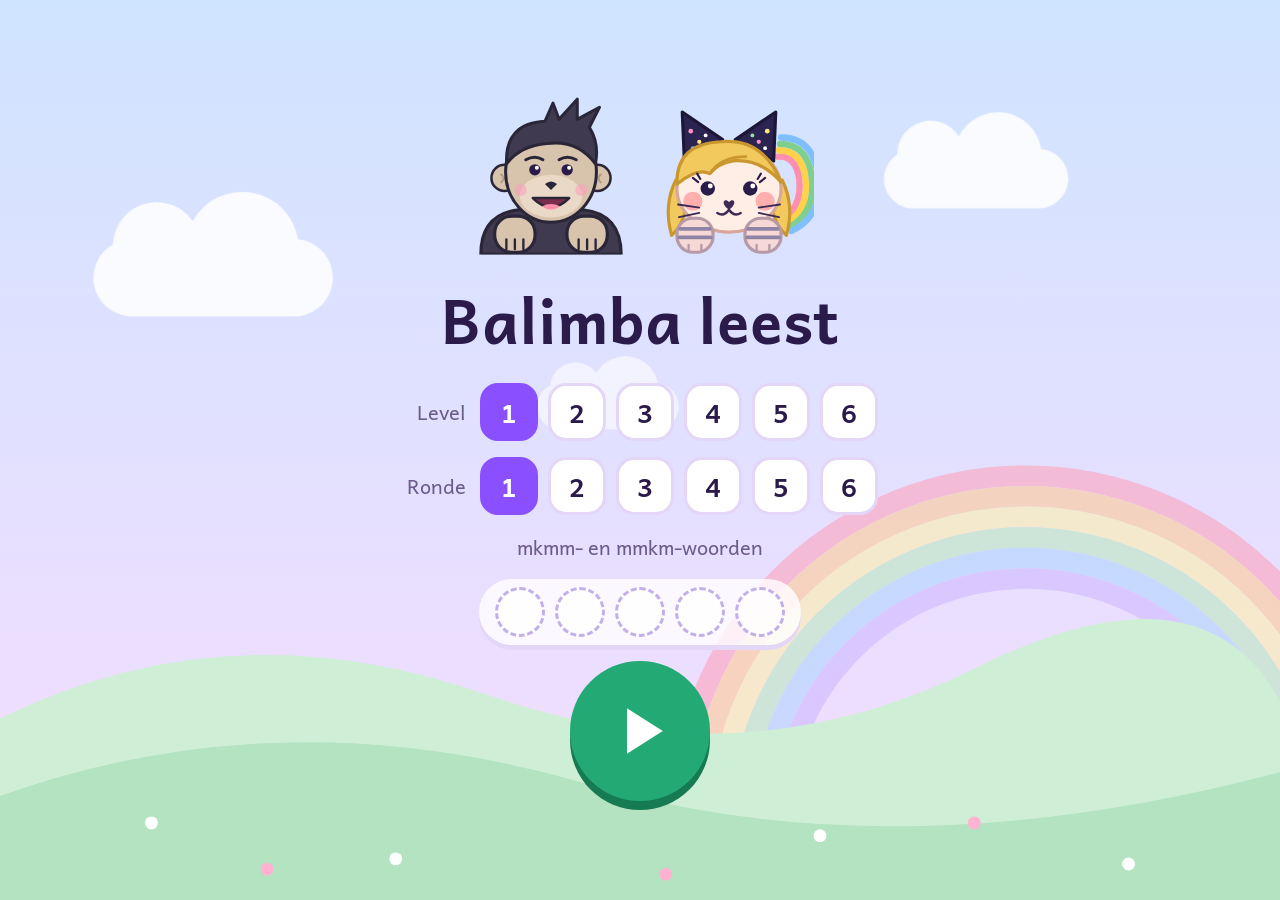
==== index.html @ 1546c625 "Leestijd meten tot de tik op het oortje; dashboard voor ouders - Elke meting bewaart de leestijd (wo" ====
<!doctype html>
<html lang="nl">
<head>
<meta charset="utf-8">
<meta name="viewport" content="width=device-width, initial-scale=1, viewport-fit=cover, user-scalable=no">
<meta name="apple-mobile-web-app-capable" content="yes">
<meta name="apple-mobile-web-app-title" content="Balimba leest">
<title>Balimba leest</title>
<link rel="icon" href="data:image/svg+xml,%3Csvg xmlns=%27http://www.w3.org/2000/svg%27 viewBox=%270 0 100 100%27%3E%3Ctext y=%27.9em%27 font-size=%2790%27%3E🦄%3C/text%3E%3C/svg%3E">
<link rel="preconnect" href="https://fonts.googleapis.com">
<link rel="preconnect" href="https://fonts.gstatic.com" crossorigin>
<link href="https://fonts.googleapis.com/css2?family=Andika:wght@400;700&display=swap" rel="stylesheet">
<link rel="stylesheet" href="css/stijl.css?v=202611131333">
</head>
<body data-vorm="alleen">

<!-- Tekeningen: de eenhoorn en het knuffelkatje. Eén keer getekend, op meer plekken gebruikt. -->
<svg width="0" height="0" style="position:absolute" aria-hidden="true">
  <symbol id="t-eenhoorn" viewBox="0 0 160 150">
    <path d="M40 66 C16 54 18 22 46 22 C52 4 82 4 88 22 C70 24 56 38 52 56 Z" fill="#ff8fc7"/>
    <path d="M36 88 C14 84 10 56 30 46 C30 62 38 70 46 76 Z" fill="#b78bff"/>
    <path d="M50 46 L56 14 L78 38 Z" fill="#fff" stroke="#d9cdee" stroke-width="3" stroke-linejoin="round"/>
    <path d="M110 46 L104 14 L82 38 Z" fill="#fff" stroke="#d9cdee" stroke-width="3" stroke-linejoin="round"/>
    <path d="M57 38 L59 24 L68 35 Z" fill="#ffd3e6"/><path d="M103 38 L101 24 L92 35 Z" fill="#ffd3e6"/>
    <ellipse cx="80" cy="84" rx="46" ry="43" fill="#fff" stroke="#d9cdee" stroke-width="3"/>
    <path d="M80 2 L69 46 Q80 52 91 46 Z" fill="#ffd24a" stroke="#e0a800" stroke-width="2.5" stroke-linejoin="round"/>
    <path d="M76 20 L85 17 M73 31 L88 27 M71 41 L90 37" stroke="#e0a800" stroke-width="2.5" stroke-linecap="round"/>
    <path d="M56 54 C60 38 72 44 70 52 C78 40 96 42 104 56 C92 50 70 50 56 54 Z" fill="#ff8fc7"/>
    <ellipse cx="80" cy="106" rx="27" ry="17" fill="#ffe3f1"/>
    <circle cx="71" cy="105" r="2.8" fill="#c98aa8"/><circle cx="89" cy="105" r="2.8" fill="#c98aa8"/>
    <path d="M72 113 Q80 119 88 113" fill="none" stroke="#c98aa8" stroke-width="2.4" stroke-linecap="round"/>
    <circle cx="61" cy="80" r="6.8" fill="#2b1b4a"/><circle cx="63.4" cy="77.6" r="2.3" fill="#fff"/>
    <circle cx="99" cy="80" r="6.8" fill="#2b1b4a"/><circle cx="101.4" cy="77.6" r="2.3" fill="#fff"/>
    <circle cx="45" cy="96" r="7" fill="#ffc2dc" opacity=".85"/><circle cx="115" cy="96" r="7" fill="#ffc2dc" opacity=".85"/>
    <rect x="32" y="116" width="32" height="32" rx="14" fill="#fff" stroke="#d9cdee" stroke-width="3"/>
    <rect x="96" y="116" width="32" height="32" rx="14" fill="#fff" stroke="#d9cdee" stroke-width="3"/>
    <path d="M35 138 H61 Q60 147 48 147 Q36 147 35 138 Z" fill="#c9b6f2"/>
    <path d="M99 138 H125 Q124 147 112 147 Q100 147 99 138 Z" fill="#c9b6f2"/>
  </symbol>
  <symbol id="t-kat" viewBox="0 0 160 150">
    <g fill="none" stroke-linecap="round" stroke-width="6">
      <path d="M124 122 Q150 108 146 78 Q142 56 126 58" stroke="#ff8fb0"/>
      <path d="M129 124 Q156 110 152 78 Q148 52 127 52" stroke="#ffd24a"/>
      <path d="M134 126 Q162 112 158 78 Q154 46 128 46" stroke="#7fd08f"/>
      <path d="M139 128 Q168 114 164 78 Q160 40 129 40" stroke="#7fbfff"/>
    </g>
    <path d="M38 62 L36 16 L74 42 Z" fill="#2b2350" stroke="#1c1638" stroke-width="3" stroke-linejoin="round"/>
    <path d="M122 62 L124 16 L86 42 Z" fill="#2b2350" stroke="#1c1638" stroke-width="3" stroke-linejoin="round"/>
    <g><circle cx="44" cy="34" r="2.2" fill="#ff8fc7"/><circle cx="52" cy="44" r="2" fill="#ffe680"/><circle cx="46" cy="50" r="1.8" fill="#8fc7ff"/><circle cx="58" cy="38" r="1.8" fill="#fff"/><circle cx="116" cy="34" r="2.2" fill="#ffe680"/><circle cx="108" cy="44" r="2" fill="#ff8fc7"/><circle cx="114" cy="50" r="1.8" fill="#fff"/><circle cx="102" cy="38" r="1.8" fill="#9be0a4"/></g>
    <path d="M30 80 Q18 104 26 132 Q38 122 42 96 Z" fill="#f2c95c" stroke="#c9972e" stroke-width="3" stroke-linejoin="round"/>
    <path d="M130 80 Q142 104 134 132 Q122 122 118 96 Z" fill="#f2c95c" stroke="#c9972e" stroke-width="3" stroke-linejoin="round"/>
    <ellipse cx="80" cy="88" rx="49" ry="41" fill="#ffeee6" stroke="#d9a79a" stroke-width="3"/>
    <path d="M31 84 Q30 46 72 44 Q112 40 129 82 Q110 60 84 62 Q70 64 62 74 Q50 68 31 84 Z" fill="#f2c95c" stroke="#c9972e" stroke-width="3" stroke-linejoin="round"/>
    <path d="M62 74 Q72 58 96 58" fill="none" stroke="#c9972e" stroke-width="2.4" stroke-linecap="round"/>
    <circle cx="46" cy="100" r="9" fill="#ff9a9a" opacity=".75"/><circle cx="114" cy="100" r="9" fill="#ff9a9a" opacity=".75"/>
    <circle cx="60" cy="88" r="6.8" fill="#2b1b4a"/><circle cx="62.4" cy="85.6" r="2.3" fill="#fff"/>
    <circle cx="100" cy="88" r="6.8" fill="#2b1b4a"/><circle cx="102.4" cy="85.6" r="2.3" fill="#fff"/>
    <path d="M51 82 l-5 -4 M53 79 l-3 -5 M109 82 l5 -4 M107 79 l3 -5" stroke="#2b1b4a" stroke-width="2" stroke-linecap="round"/>
    <path d="M80 101 c-4 -5 -9 1 0 7 c9 -6 4 -12 0 -7z" fill="#3d2a55"/>
    <path d="M80 108 q-5 7 -11 3 M80 108 q5 7 11 3" fill="none" stroke="#3d2a55" stroke-width="2.3" stroke-linecap="round"/>
    <path d="M52 106 l-20 -3 M52 111 l-19 4 M108 106 l20 -3 M108 111 l19 4" stroke="#3d2a55" stroke-width="1.8" stroke-linecap="round"/>
    <rect x="31" y="116" width="34" height="32" rx="15" fill="#f6d9d6" stroke="#b79aa8" stroke-width="3"/>
    <rect x="95" y="116" width="34" height="32" rx="15" fill="#f6d9d6" stroke="#b79aa8" stroke-width="3"/>
    <path d="M34 126 h28 M33 134 h30 M98 126 h28 M97 134 h30" stroke="#8f84a6" stroke-width="3.4" stroke-linecap="round"/>
    <path d="M42 141 v5 M54 141 v5 M106 141 v5 M118 141 v5" stroke="#b79aa8" stroke-width="2.2" stroke-linecap="round"/>
  </symbol>
  <symbol id="t-aap" viewBox="0 0 160 150">
    <path d="M14 150 Q14 112 50 108 H110 Q146 112 146 150Z" fill="#3f3a4f" stroke="#2a2638" stroke-width="3" stroke-linejoin="round"/>
    <g transform="translate(-34,2) scale(.95)">
      <circle cx="74" cy="80" r="13" fill="#d8c3ad" stroke="#2a2638" stroke-width="2.5"/><path d="M70 76 q6 4 0 9" fill="none" stroke="#b49c84" stroke-width="2"/>
      <circle cx="166" cy="80" r="13" fill="#d8c3ad" stroke="#2a2638" stroke-width="2.5"/><path d="M170 76 q-6 4 0 9" fill="none" stroke="#b49c84" stroke-width="2"/>
      <ellipse cx="120" cy="74" rx="45" ry="50" fill="#d8c3ad" stroke="#2a2638" stroke-width="3"/>
      <path d="M76 66 Q74 26 114 24 L122 6 L128 22 L146 2 L146 22 L168 10 L158 30 Q168 46 164 66 Q146 42 116 46 Q90 48 76 66Z" fill="#3f3a4f" stroke="#2a2638" stroke-width="3" stroke-linejoin="round"/>
      <ellipse cx="120" cy="98" rx="31" ry="21" fill="#ead9c6"/>
      <circle cx="104" cy="72" r="5.6" fill="#2b1b4a"/><circle cx="106" cy="70" r="2" fill="#fff"/>
      <circle cx="136" cy="72" r="5.6" fill="#2b1b4a"/><circle cx="138" cy="70" r="2" fill="#fff"/>
      <path d="M95 62 q9 -5 17 0 M128 62 q8 -5 17 0" fill="none" stroke="#2a2638" stroke-width="3" stroke-linecap="round"/>
      <path d="M114 86 q6 -5 12 0 l-6 6z" fill="#2a2638"/>
      <path d="M102 100 Q120 118 138 100Z" fill="#7a2e4a" stroke="#2a2638" stroke-width="2.5" stroke-linejoin="round"/>
      <path d="M111 108 Q120 115 129 108 Q120 104 111 108Z" fill="#ff8fab"/>
      <circle cx="90" cy="92" r="6" fill="#ff9dbd" opacity=".55"/><circle cx="150" cy="92" r="6" fill="#ff9dbd" opacity=".55"/>
    </g>
    <rect x="27" y="114" width="38" height="34" rx="16" fill="#d8c3ad" stroke="#2a2638" stroke-width="3"/>
    <rect x="95" y="114" width="38" height="34" rx="16" fill="#d8c3ad" stroke="#2a2638" stroke-width="3"/>
    <path d="M38 136 v9 M46 136 v9 M54 136 v9 M106 136 v9 M114 136 v9 M122 136 v9" stroke="#2a2638" stroke-width="2.2" stroke-linecap="round"/>
  </symbol>
  <symbol id="t-huis" viewBox="0 0 140 120">
    <rect x="38" y="58" width="64" height="56" rx="6" fill="#fff6e6" stroke="#e0c8a0" stroke-width="3"/>
    <path d="M26 62 L70 22 L114 62Z" fill="#ff8fb0" stroke="#e0608a" stroke-width="3" stroke-linejoin="round"/>
    <rect x="88" y="28" width="10" height="20" fill="#e0608a"/>
    <path d="M60 114 V88 a10 10 0 0 1 20 0 V114Z" fill="#c3a6ff" stroke="#9a78e0" stroke-width="2.5"/>
    <rect x="46" y="68" width="14" height="14" rx="3" fill="#bfe3ff" stroke="#8fc7ff" stroke-width="2"/><rect x="82" y="68" width="14" height="14" rx="3" fill="#bfe3ff" stroke="#8fc7ff" stroke-width="2"/>
    <path d="M70 52 c-5 -5 -9 2 0 8 c9 -6 5 -13 0 -8z" fill="#ff6fa5"/>
  </symbol>
  <symbol id="p-kasteel" viewBox="0 0 140 120">
    <path d="M70 12 V30 M30 30 V46 M110 30 V46" stroke="#9a78e0" stroke-width="2.5"/>
    <path d="M70 12 l14 5 -14 5z M30 30 l12 4 -12 4z M110 30 l12 4 -12 4z" fill="#ff6fa5"/>
    <path d="M52 114 V40 h6 v-8 h6 v8 h12 v-8 h6 v8 h6 V114Z" fill="#e9dcff" stroke="#9a78e0" stroke-width="3" stroke-linejoin="round"/>
    <path d="M16 114 V58 h5 v-7 h6 v7 h6 v-7 h6 v7 h5 V114Z M96 114 V58 h5 v-7 h6 v7 h6 v-7 h6 v7 h5 V114Z" fill="#ffd3e6" stroke="#e0608a" stroke-width="3" stroke-linejoin="round"/>
    <path d="M60 114 V92 a10 10 0 0 1 20 0 V114Z" fill="#9a78e0"/>
    <rect x="64" y="52" width="12" height="16" rx="6" fill="#bfe3ff" stroke="#8fc7ff" stroke-width="2"/>
    <rect x="25" y="70" width="10" height="13" rx="5" fill="#bfe3ff"/><rect x="105" y="70" width="10" height="13" rx="5" fill="#bfe3ff"/>
  </symbol>
  <symbol id="p-palmeiland" viewBox="0 0 140 120">
    <ellipse cx="70" cy="106" rx="62" ry="12" fill="#8fd3ff"/>
    <path d="M18 104 Q70 70 122 104Z" fill="#ffe2a8" stroke="#e6bf6a" stroke-width="3" stroke-linejoin="round"/>
    <path d="M52 98 Q46 64 56 38" fill="none" stroke="#b9824a" stroke-width="7" stroke-linecap="round"/>
    <path d="M92 98 Q96 72 88 54" fill="none" stroke="#b9824a" stroke-width="6" stroke-linecap="round"/>
    <g fill="#5cc26f" stroke="#3aa35a" stroke-width="2" stroke-linejoin="round">
      <path d="M56 38 Q34 22 16 36 Q36 34 56 38Z M56 38 Q52 12 30 8 Q46 20 56 38Z M56 38 Q72 14 94 20 Q72 24 56 38Z M56 38 Q80 34 92 50 Q74 40 56 38Z"/>
      <path d="M88 54 Q72 44 60 54 Q74 52 88 54Z M88 54 Q90 34 108 32 Q96 42 88 54Z M88 54 Q108 48 120 62 Q104 56 88 54Z"/>
    </g>
    <circle cx="58" cy="44" r="4" fill="#b9824a"/><circle cx="110" cy="20" r="9" fill="#ffe066"/>
  </symbol>
  <symbol id="p-regenboog" viewBox="0 0 140 120">
    <g fill="none" stroke-width="9">
      <path d="M14 104 A56 56 0 0 1 126 104" stroke="#ff8fb0"/><path d="M23 104 A47 47 0 0 1 117 104" stroke="#ffbe7a"/>
      <path d="M32 104 A38 38 0 0 1 108 104" stroke="#ffe680"/><path d="M41 104 A29 29 0 0 1 99 104" stroke="#9be0a4"/>
      <path d="M50 104 A20 20 0 0 1 90 104" stroke="#8fc7ff"/>
    </g>
    <g fill="#fff" stroke="#d9cdee" stroke-width="2.5"><path d="M2 108 a11 11 0 0 1 16 -10 a12 12 0 0 1 22 4 a9 9 0 0 1 -2 17 H10 a9 9 0 0 1 -8 -11z"/><path d="M98 108 a11 11 0 0 1 16 -10 a12 12 0 0 1 22 4 a9 9 0 0 1 -2 17 H106 a9 9 0 0 1 -8 -11z"/></g>
    <path d="M70 14 l3 9 9 3 -9 3 -3 9 -3 -9 -9 -3 9 -3z" fill="#ffd24a"/><path d="M26 30 l2 6 6 2 -6 2 -2 6 -2 -6 -6 -2 6 -2z" fill="#ff8fc7"/><path d="M114 32 l2 6 6 2 -6 2 -2 6 -2 -6 -6 -2 6 -2z" fill="#c3a6ff"/>
  </symbol>
  <symbol id="p-paddenstoel" viewBox="0 0 140 120">
    <rect x="48" y="62" width="48" height="52" rx="16" fill="#fff3e0" stroke="#e0c8a0" stroke-width="3"/>
    <path d="M22 70 A50 46 0 0 1 122 70 Q72 82 22 70Z" fill="#ff5a70" stroke="#d93a55" stroke-width="3" stroke-linejoin="round"/>
    <g fill="#fff"><circle cx="50" cy="48" r="8"/><circle cx="78" cy="38" r="7"/><circle cx="100" cy="56" r="6"/><circle cx="34" cy="64" r="4"/></g>
    <path d="M64 114 V96 a8 8 0 0 1 16 0 V114Z" fill="#b9824a"/><circle cx="84" cy="84" r="6" fill="#bfe3ff" stroke="#8fc7ff" stroke-width="2"/>
    <rect x="14" y="96" width="12" height="18" rx="5" fill="#fff3e0" stroke="#e0c8a0" stroke-width="2"/><path d="M6 98 A14 12 0 0 1 34 98 Q20 102 6 98Z" fill="#c3a6ff" stroke="#9a78e0" stroke-width="2"/>
    <path d="M118 114 q-2 -14 6 -18 M124 114 q0 -10 8 -12" fill="none" stroke="#5cc26f" stroke-width="3" stroke-linecap="round"/>
  </symbol>
  <symbol id="p-luchtballon" viewBox="0 0 140 120">
    <path d="M70 8 C36 8 28 40 44 62 L58 82 H82 L96 62 C112 40 104 8 70 8Z" fill="#ff8fb0" stroke="#e0608a" stroke-width="3" stroke-linejoin="round"/>
    <path d="M70 8 C56 20 54 56 62 82 H78 C86 56 84 20 70 8Z" fill="#ffe680"/>
    <path d="M70 8 C36 8 28 40 44 62 L58 82 H62 C54 56 56 20 70 8Z M70 8 C104 8 112 40 96 62 L82 82 H78 C86 56 84 20 70 8Z" fill="none" stroke="#e0608a" stroke-width="2"/>
    <path d="M60 84 L62 98 M80 84 L78 98" stroke="#b9824a" stroke-width="2.5"/>
    <rect x="58" y="98" width="24" height="16" rx="4" fill="#d9a066" stroke="#b9824a" stroke-width="2.5"/>
    <g fill="#fff" stroke="#d9cdee" stroke-width="2"><path d="M4 60 a8 8 0 0 1 12 -7 a9 9 0 0 1 16 3 a7 7 0 0 1 -2 13 H10 a7 7 0 0 1 -6 -9z"/><path d="M106 96 a8 8 0 0 1 12 -7 a9 9 0 0 1 16 3 a7 7 0 0 1 -2 13 H112 a7 7 0 0 1 -6 -9z"/></g>
  </symbol>
  <symbol id="p-paleis" viewBox="0 0 140 120">
    <path d="M70 4 l3.5 9 9 1 -7 6 2.5 9 -8 -5 -8 5 2.5 -9 -7 -6 9 -1z" fill="#ffd24a" stroke="#f0b400" stroke-width="1.5" stroke-linejoin="round"/>
    <path d="M56 44 L70 22 L84 44Z M16 60 L28 40 L40 60Z M100 60 L112 40 L124 60Z" fill="#ff6fa5" stroke="#e0608a" stroke-width="2.5" stroke-linejoin="round"/>
    <rect x="58" y="44" width="24" height="70" fill="#fff6d6" stroke="#f0b400" stroke-width="3"/>
    <rect x="18" y="60" width="20" height="54" fill="#fff6d6" stroke="#f0b400" stroke-width="3"/><rect x="102" y="60" width="20" height="54" fill="#fff6d6" stroke="#f0b400" stroke-width="3"/>
    <rect x="36" y="76" width="68" height="38" fill="#ffe9a8" stroke="#f0b400" stroke-width="3"/>
    <path d="M60 114 V96 a10 10 0 0 1 20 0 V114Z" fill="#c3a6ff" stroke="#9a78e0" stroke-width="2.5"/>
    <rect x="65" y="54" width="10" height="14" rx="5" fill="#bfe3ff"/><rect x="24" y="70" width="8" height="12" rx="4" fill="#bfe3ff"/><rect x="108" y="70" width="8" height="12" rx="4" fill="#bfe3ff"/>
    <path d="M44 84 c-3 -3 -6 1 0 5 c6 -4 3 -8 0 -5z M96 84 c-3 -3 -6 1 0 5 c6 -4 3 -8 0 -5z" fill="#ff6fa5"/>
  </symbol>
</svg>

<!-- Achtergrond: lucht, wolken, regenboog en heuvels -->
<svg class="landschap" viewBox="0 0 1000 700" preserveAspectRatio="xMidYMax slice" aria-hidden="true">
  <g fill="none" stroke-width="16" opacity=".55">
    <circle cx="800" cy="640" r="270" stroke="#ff9db5"/><circle cx="800" cy="640" r="254" stroke="#ffc98a"/>
    <circle cx="800" cy="640" r="238" stroke="#fff0a3"/><circle cx="800" cy="640" r="222" stroke="#b6eab8"/>
    <circle cx="800" cy="640" r="206" stroke="#a9d4ff"/><circle cx="800" cy="640" r="190" stroke="#cdb4ff"/>
  </g>
  <g fill="#fff" opacity=".85">
    <path d="M90 190 a34 34 0 0 1 62 -18 a44 44 0 0 1 82 14 a30 30 0 0 1 -6 60 h-126 a30 30 0 0 1 -12 -56z"/>
    <path d="M700 120 a26 26 0 0 1 48 -14 a34 34 0 0 1 64 10 a23 23 0 0 1 -4 46 h-98 a23 23 0 0 1 -10 -42z"/>
    <path d="M430 300 a20 20 0 0 1 36 -10 a26 26 0 0 1 48 8 a18 18 0 0 1 -4 36 h-74 a18 18 0 0 1 -6 -34z" opacity=".7"/>
  </g>
  <path d="M0 560 Q180 470 380 540 T760 520 T1000 550 V700 H0 Z" fill="#cfeed6"/>
  <path d="M0 620 Q220 540 460 610 T1000 600 V700 H0 Z" fill="#b4e3c2"/>
  <g fill="#fff"><circle cx="120" cy="640" r="5"/><circle cx="310" cy="668" r="5"/><circle cx="640" cy="650" r="5"/><circle cx="880" cy="672" r="5"/></g>
  <g fill="#ffb3d1"><circle cx="210" cy="676" r="5"/><circle cx="520" cy="680" r="5"/><circle cx="760" cy="640" r="5"/></g>
</svg>

<!-- Beginscherm -->
<section id="start" class="scherm">
  <div class="duo" aria-hidden="true"><svg class="dier"><use href="#t-aap"/></svg><svg class="dier"><use href="#t-kat"/></svg></div>
  <h1>Balimba leest</h1>
  <div class="kiesrij"><span class="label">Level</span><div class="kiezer" id="levels"></div></div>
  <div class="kiesrij"><span class="label">Ronde</span><div class="kiezer" id="rondes"></div></div>
  <p class="waar" id="waar"></p>
  <button class="strook" id="naarBord" aria-label="Stickerbord"><span class="vakjes" id="ministickers"></span></button>
  <button class="rond goed" id="speel" aria-label="Spelen">
    <svg viewBox="0 0 24 24" aria-hidden="true"><path d="M8 5l11 7-11 7z" fill="currentColor"/></svg>
  </button>
  <p class="waar verborgen" id="stilUitleg">Deze ronde is nog niet helemaal ingesproken. Bij woorden zonder opname slaat het spel het luisteren over.</p>
  <p class="fout verborgen" id="laadfout">De woorden konden niet geladen worden. Controleer de verbinding en herlaad de pagina.</p>
</section>

<!-- Spelscherm -->
<section id="spel" class="scherm verborgen">
  <header>
    <button class="klein" id="naarHuis" aria-label="Terug naar het begin">⌂</button>
    <div class="sterren" id="sterren" aria-label="Sterren"></div>
    <span></span>
  </header>

  <div class="midden">
    <div class="bord">
      <svg class="dier houdt links" aria-hidden="true"><use href="#t-aap"/></svg>
      <svg class="dier houdt rechts" aria-hidden="true"><use href="#t-kat"/></svg>
      <div class="woord" id="woord"></div>
    </div>
  </div>

  <footer class="knoppen">
    <button class="rond opnieuw" id="opnieuw" aria-label="Nog een keer">
      <svg viewBox="0 0 24 24" aria-hidden="true"><path d="M4 12a8 8 0 1 0 2.6-5.9M4 4v5h5" fill="none" stroke="currentColor" stroke-width="2.6" stroke-linecap="round" stroke-linejoin="round"/></svg>
    </button>
    <button class="rond oor" id="oor" aria-label="Hoor het woord"><span>👂</span></button>
    <button class="rond goed" id="goed" aria-label="Goed">
      <svg class="vink" viewBox="0 0 24 24" aria-hidden="true"><path d="M5 12.5l4.5 4.5L19 7.5" fill="none" stroke="currentColor" stroke-width="3.2" stroke-linecap="round" stroke-linejoin="round"/></svg>
      <span class="duim" aria-hidden="true">👍</span>
    </button>
  </footer>
</section>

<!-- Ronde klaar -->
<section id="klaar" class="scherm verborgen">
  <!-- De Grote Aap danst als een heel level rond is -->
  <svg class="gorilla verborgen" id="gorilla" viewBox="0 0 240 250" aria-hidden="true">
    <g class="g-vonk" fill="#ffd24a">
      <path d="M22 30 l3 9 9 3 -9 3 -3 9 -3 -9 -9 -3 9 -3z"/><path d="M214 22 l3 9 9 3 -9 3 -3 9 -3 -9 -9 -3 9 -3z" fill="#ff8fc7"/>
      <path d="M206 150 l2 7 7 2 -7 2 -2 7 -2 -7 -7 -2 7 -2z" fill="#c3a6ff"/><path d="M30 160 l2 7 7 2 -7 2 -2 7 -2 -7 -7 -2 7 -2z" fill="#8fc7ff"/>
    </g>
    <g class="g-lijf">
      <g class="g-been g-links"><rect x="72" y="186" width="40" height="46" rx="18" fill="#3f3a4f"/><ellipse cx="86" cy="234" rx="27" ry="11" fill="#d8c3ad" stroke="#2a2638" stroke-width="2.5"/></g>
      <g class="g-been g-rechts"><rect x="128" y="186" width="40" height="46" rx="18" fill="#3f3a4f"/><ellipse cx="154" cy="234" rx="27" ry="11" fill="#d8c3ad" stroke="#2a2638" stroke-width="2.5"/></g>
      <g class="g-arm g-links"><path d="M66 124 L30 66" stroke="#2a2638" stroke-width="44" stroke-linecap="round"/><path d="M66 124 L30 66" stroke="#3f3a4f" stroke-width="38" stroke-linecap="round"/><circle cx="27" cy="58" r="20" fill="#d8c3ad" stroke="#2a2638" stroke-width="2.5"/><path d="M18 50 v-8 M27 47 v-10 M36 50 v-8" stroke="#2a2638" stroke-width="2.2" stroke-linecap="round"/></g>
      <g class="g-arm g-rechts"><path d="M174 124 L210 66" stroke="#2a2638" stroke-width="44" stroke-linecap="round"/><path d="M174 124 L210 66" stroke="#3f3a4f" stroke-width="38" stroke-linecap="round"/><circle cx="213" cy="58" r="20" fill="#d8c3ad" stroke="#2a2638" stroke-width="2.5"/><path d="M204 50 v-8 M213 47 v-10 M222 50 v-8" stroke="#2a2638" stroke-width="2.2" stroke-linecap="round"/></g>
      <path d="M48 150 Q46 112 84 108 H156 Q194 112 192 150 Q192 210 120 212 Q48 210 48 150Z" fill="#3f3a4f" stroke="#2a2638" stroke-width="3" stroke-linejoin="round"/>
      <path d="M72 142 Q72 122 96 122 Q116 122 120 136 Q124 122 144 122 Q168 122 168 142 Q166 164 144 164 Q126 164 120 154 Q114 164 96 164 Q74 164 72 142Z" fill="#d8c3ad" stroke="#2a2638" stroke-width="2.5" stroke-linejoin="round"/>
      <path d="M120 138 V154" stroke="#b49c84" stroke-width="2.4" stroke-linecap="round"/>
      <ellipse cx="120" cy="184" rx="30" ry="20" fill="#565068"/>
      <circle cx="74" cy="80" r="13" fill="#d8c3ad" stroke="#2a2638" stroke-width="2.5"/><path d="M70 76 q6 4 0 9" fill="none" stroke="#b49c84" stroke-width="2"/>
      <circle cx="166" cy="80" r="13" fill="#d8c3ad" stroke="#2a2638" stroke-width="2.5"/><path d="M170 76 q-6 4 0 9" fill="none" stroke="#b49c84" stroke-width="2"/>
      <ellipse cx="120" cy="74" rx="45" ry="50" fill="#d8c3ad" stroke="#2a2638" stroke-width="3"/>
      <path d="M76 66 Q74 26 114 24 L122 6 L128 22 L146 2 L146 22 L168 10 L158 30 Q168 46 164 66 Q146 42 116 46 Q90 48 76 66Z" fill="#3f3a4f" stroke="#2a2638" stroke-width="3" stroke-linejoin="round"/>
      <ellipse cx="120" cy="98" rx="31" ry="21" fill="#ead9c6"/>
      <circle cx="104" cy="72" r="5.6" fill="#2b1b4a"/><circle cx="106" cy="70" r="2" fill="#fff"/>
      <circle cx="136" cy="72" r="5.6" fill="#2b1b4a"/><circle cx="138" cy="70" r="2" fill="#fff"/>
      <path d="M95 62 q9 -5 17 0 M128 62 q8 -5 17 0" fill="none" stroke="#2a2638" stroke-width="3" stroke-linecap="round"/>
      <path d="M114 86 q6 -5 12 0 l-6 6z" fill="#2a2638"/>
      <path d="M102 100 Q120 118 138 100Z" fill="#7a2e4a" stroke="#2a2638" stroke-width="2.5" stroke-linejoin="round"/>
      <path d="M111 108 Q120 115 129 108 Q120 104 111 108Z" fill="#ff8fab"/>
      <circle cx="90" cy="92" r="6" fill="#ff9dbd" opacity=".55"/><circle cx="150" cy="92" r="6" fill="#ff9dbd" opacity=".55"/>
    </g>
  </svg>
  <div class="duo dans" id="klaarDuo" aria-hidden="true"><svg class="dier"><use href="#t-aap"/></svg><svg class="dier"><use href="#t-kat"/></svg></div>
  <div class="sterren eind" id="eindsterren" aria-hidden="true"></div>
  <div class="keuze">
    <button class="rond goed" id="verder" aria-label="Volgende ronde">
      <svg viewBox="0 0 24 24" aria-hidden="true"><path d="M8 5l11 7-11 7z" fill="currentColor"/></svg>
    </button>
    <button class="rond plak wenk verborgen" id="naarSticker" aria-label="Sticker kiezen"><span>🎁</span></button>
    <button class="rond stil" id="klaarHuis" aria-label="Terug naar het begin"><span>⌂</span></button>
  </div>
</section>

<!-- Sticker kiezen en op de tocht plakken -->
<section id="kiezen" class="scherm verborgen">
  <div class="tocht" id="kiesTocht"></div>
  <div class="vel" id="vel"></div>
</section>

<!-- De tocht: het stickerbord als een pad met stapstenen -->
<section id="stickerbord" class="scherm verborgen">
  <button class="klein hoek" id="bordHuis" aria-label="Terug naar het begin">⌂</button>
  <div class="tocht" id="tocht"></div>
</section>

<!-- Finale: de hele tocht is af -->
<section id="finale" class="scherm verborgen">
  <div class="confetti" id="confetti" aria-hidden="true"></div>
  <div class="feest" id="feest" aria-hidden="true"></div>
  <button class="rond stil" id="finaleHuis" aria-label="Terug naar het begin"><span>⌂</span></button>
</section>

<script>window.BALIMBA_VERSIE = "202611131333";</script>
<script src="js/spel.js?v=202611131333"></script>
</body>
</html>
---- css/stijl.css ----
:root {
  --lucht-boven: #cfe4ff;
  --lucht-onder: #f6dcff;
  --inkt: #2b1b4a;
  --zacht: #6c5c8c;
  --kaart: #ffffff;
  --rand: #e3d6f7;
  --paars: #8a4fff;
  --paars-diep: #5d2fc4;
  --groen: #23a973;
  --groen-diep: #167a52;
  --oranje: #f29a2e;
  --oranje-diep: #b96d12;
  --goud: #ffc21a;
  --leeg: #d9cdee;
}

* { box-sizing: border-box; }

html, body { height: 100%; }

body {
  margin: 0;
  background: linear-gradient(180deg, var(--lucht-boven), var(--lucht-onder)) fixed;
  color: var(--inkt);
  font-family: "Andika", "Chalkboard SE", "Comic Sans MS", system-ui, sans-serif;
  -webkit-tap-highlight-color: transparent;
  -webkit-user-select: none;
  user-select: none;
  touch-action: manipulation;
  overflow: hidden;
}

button { font: inherit; color: inherit; cursor: pointer; border: none; padding: 0; margin: 0; touch-action: manipulation; -webkit-appearance: none; appearance: none; }

.verborgen { display: none !important; }

.landschap { position: fixed; inset: 0; width: 100%; height: 100%; z-index: 0; pointer-events: none; }

.scherm {
  position: relative; z-index: 1;
  height: 100%;
  display: flex;
  flex-direction: column;
  align-items: center;
  padding: calc(16px + env(safe-area-inset-top)) 20px calc(20px + env(safe-area-inset-bottom));
}

/* Beginscherm */
#start, #klaar, #kiezen { justify-content: center; gap: 16px; text-align: center; }
#start .eenhoorn.groot { font-size: clamp(80px, 14vw, 130px); }
h1 { margin: 0; font-size: clamp(36px, 7vw, 60px); }
.waar { margin: 0; font-size: 20px; color: var(--zacht); }
.kiesrij { display: flex; align-items: center; gap: 14px; }
.kiesrij .label { width: 64px; text-align: right; font-size: 20px; color: var(--zacht); }
.kiezer { display: flex; gap: 10px; }
.kies {
  position: relative;
  width: 58px; height: 58px; border-radius: 18px;
  background: var(--kaart); border: 3px solid var(--rand);
  font-size: 26px; font-weight: 700;
}
.kies.actief { background: var(--paars); border-color: var(--paars); color: #fff; }
.kies.gedaan::after { content: "★"; position: absolute; top: -12px; right: -8px; font-size: 22px; color: var(--goud); text-shadow: 0 1px 0 #d99a00; }
.fout { background: #fff3e6; border: 2px solid var(--oranje); border-radius: 16px; padding: 14px 18px; max-width: 480px; }

.eenhoorn { font-size: 54px; line-height: 1; transition: transform .25s; }
.eenhoorn.groot { font-size: clamp(110px, 22vw, 180px); }
.eenhoorn.blij { animation: spring .6s ease; }
.eenhoorn.moedig { animation: knik .7s ease; }
.eenhoorn.dans { animation: dans 1.6s ease-in-out infinite; }

.keuze { display: flex; gap: 28px; flex-wrap: wrap; justify-content: center; align-items: center; margin-top: 12px; }

.vorm {
  width: min(40vw, 230px);
  padding: 22px 12px 18px;
  background: var(--kaart);
  border: 4px solid var(--rand);
  border-radius: 32px;
  box-shadow: 0 8px 0 var(--rand);
  display: flex; flex-direction: column; align-items: center; gap: 8px;
}
.vorm:disabled { opacity: .4; }
.vorm:active { transform: translateY(6px); box-shadow: 0 2px 0 var(--rand); }
.vorm .plaatje { font-size: clamp(64px, 12vw, 96px); line-height: 1.1; }
.vorm .naam { font-size: 26px; font-weight: 700; }

/* Spelscherm */
#spel header {
  width: 100%;
  display: grid;
  grid-template-columns: 64px 1fr 64px;
  align-items: center;
  gap: 8px;
}
#spel header .eenhoorn { justify-self: end; }

.klein {
  width: 52px; height: 52px; border-radius: 50%;
  background: rgba(255, 255, 255, .7);
  font-size: 28px; color: var(--zacht);
}

.sterren { display: flex; justify-content: center; gap: clamp(2px, 1vw, 10px); flex-wrap: wrap; }
.ster {
  font-size: clamp(30px, 5.6vw, 50px);
  line-height: 1;
  color: var(--leeg);
  transition: color .2s, transform .3s;
}
.ster.vol { color: var(--goud); text-shadow: 0 2px 0 #d99a00; transform: scale(1.12); }
.sterren.eind .ster { font-size: clamp(34px, 6.4vw, 60px); }

.midden { flex: 1; width: 100%; display: flex; align-items: center; justify-content: center; }

.woord {
  font-weight: 700;
  line-height: 1.15;
  letter-spacing: .03em;
  background: var(--kaart);
  border: 5px solid var(--rand);
  border-radius: 40px;
  padding: .18em .5em .24em;
  max-width: 100%;
  text-align: center;
  white-space: nowrap;
  box-shadow: 0 10px 0 var(--rand);
}
.woord { min-width: min(78vw, 460px); position: relative; z-index: 1; }

/* Het bord met de twee dieren die het vasthouden */
.bord { position: relative; display: inline-block; max-width: 100%; margin-top: clamp(84px, 13vw, 128px); }
.dier { width: clamp(108px, 17vw, 168px); aspect-ratio: 160 / 150; overflow: visible; }
.dier.houdt {
  position: absolute; z-index: 2;
  bottom: calc(100% - clamp(20px, 3.2vw, 30px));
  transform-origin: 50% 100%;
  animation: dobber 3.2s ease-in-out infinite;
}
.dier.houdt.links { left: 5%; }
.dier.houdt.rechts { right: 5%; animation-delay: -1.6s; }
.dier.blij { animation: hup .6s ease; }
.dier.moedig { animation: knik .7s ease; }
.duo { display: flex; gap: 8px; justify-content: center; align-items: flex-end; }
.duo .dier { width: clamp(110px, 18vw, 170px); }
.duo.dans .dier { animation: dans 1.6s ease-in-out infinite; }
.duo.dans .dier:last-child { animation-delay: -.8s; }

.woord.kort { font-size: clamp(96px, 24vw, 230px); }
.woord.lang { font-size: clamp(64px, 15.5vw, 170px); }
.woord.komt { animation: komt .35s ease; }
.woord.wiebel { animation: wiebel .45s ease; }
.woord.raak { border-color: var(--groen); box-shadow: 0 10px 0 #bfe9d6; }
.woord.terug { border-style: dashed; }

.knoppen {
  width: 100%;
  max-width: 640px;
  display: flex;
  justify-content: space-between;
  align-items: flex-end;
  min-height: 150px;
}

.rond {
  width: clamp(104px, 20vw, 140px);
  height: clamp(104px, 20vw, 140px);
  border-radius: 50%;
  display: grid; place-items: center;
  color: #fff;
  font-size: clamp(52px, 9vw, 68px);
  transition: transform .08s, box-shadow .08s, opacity .2s;
}
/* Vaste maat: Safari tekent een svg met een maat in procenten hier niet. */
/* Het icoon staat exact in het midden, los van hoe de browser een knop opmaakt. */
.rond { position: relative; }
.rond > * { position: absolute; left: 50%; top: 50%; transform: translate(-50%, -50%); line-height: 1; }
.rond svg { display: block; width: clamp(58px, 11vw, 78px); height: clamp(58px, 11vw, 78px); }
.rond:active { transform: translateY(7px); }
.rond.goed { background: var(--groen); box-shadow: 0 9px 0 var(--groen-diep); }
.rond.goed:active { box-shadow: 0 2px 0 var(--groen-diep); }
.rond.opnieuw { background: var(--oranje); box-shadow: 0 9px 0 var(--oranje-diep); }
.rond.opnieuw:active { box-shadow: 0 2px 0 var(--oranje-diep); }
.rond.oor { background: var(--paars); box-shadow: 0 9px 0 var(--paars-diep); }
.rond.oor:active { box-shadow: 0 2px 0 var(--paars-diep); }
.rond.stil { background: rgba(255, 255, 255, .8); color: var(--zacht); box-shadow: 0 9px 0 var(--rand); }
.rond.onzichtbaar { visibility: hidden; }
.rond.bijzaak { width: 84px; height: 84px; font-size: 40px; opacity: .85; }
.rond.wenk { animation: wenk 1.4s ease-in-out infinite; }

/* Vinkje voor de ouder, duimpje voor Celeste */
.duim { display: none; }
body[data-vorm="alleen"] .goed .vink { display: none; }
body[data-vorm="alleen"] .goed .duim { display: inline; }

/* Vliegende ster */
.vlieg {
  position: fixed; left: 0; top: 0;
  font-size: 110px; line-height: 1;
  color: var(--goud); text-shadow: 0 3px 0 #d99a00;
  pointer-events: none; z-index: 10;
  transition: transform .55s cubic-bezier(.5, -0.2, .4, 1), opacity .55s;
}
.vonk {
  position: fixed; font-size: 36px; pointer-events: none; z-index: 10;
  animation: vonk .7s ease-out forwards;
}

@keyframes dobber { 0%,100% { transform: translateY(0) rotate(-1.5deg); } 50% { transform: translateY(-5px) rotate(1.5deg); } }
@keyframes hup { 0%,100% { transform: translateY(0); } 40% { transform: translateY(-22px) rotate(-6deg); } 70% { transform: translateY(-6px) rotate(4deg); } }
@keyframes komt { from { transform: scale(.82); opacity: 0; } to { transform: scale(1); opacity: 1; } }
@keyframes wiebel { 0%,100% { transform: rotate(0); } 25% { transform: rotate(-2.5deg); } 75% { transform: rotate(2.5deg); } }
@keyframes spring { 0%,100% { transform: translateY(0); } 40% { transform: translateY(-16px) rotate(-8deg); } }
@keyframes knik { 0%,100% { transform: rotate(0); } 30% { transform: rotate(12deg); } 60% { transform: rotate(-6deg); } }
@keyframes dans { 0%,100% { transform: translateY(0) rotate(-6deg); } 50% { transform: translateY(-18px) rotate(6deg); } }
@keyframes wenk { 0%,100% { transform: scale(1); } 50% { transform: scale(1.08); } }
@keyframes vonk { from { transform: translate(0, 0) scale(.6); opacity: 1; } to { transform: translate(var(--dx), var(--dy)) scale(1.3); opacity: 0; } }

@media (prefers-reduced-motion: reduce) {
  .eenhoorn, .dier, .woord, .rond, .vonk { animation: none !important; }
  .vlieg { transition: none; }
}

@media (max-height: 520px) {
  .knoppen { min-height: 112px; }
  .woord.kort { font-size: clamp(72px, 17vw, 150px); }
  .woord.lang { font-size: clamp(54px, 12vw, 120px); }
}

/* ---------- Stickers ---------- */
.sticker {
  -webkit-user-drag: none; -webkit-touch-callout: none; user-select: none;
  filter: drop-shadow(2px 0 0 #fff) drop-shadow(-2px 0 0 #fff) drop-shadow(0 2px 0 #fff) drop-shadow(0 -2px 0 #fff) drop-shadow(0 3px 3px rgba(60, 30, 110, .25));
}
.vakjes { display: flex; gap: 10px; align-items: center; }
.vakje {
  width: 50px; height: 50px; border-radius: 50%; flex: none;
  border: 3px dashed #c3b0ea; background: rgba(255, 255, 255, .75);
  display: grid; place-items: center;
  transition: transform .15s, background .15s;
}
.vakje img { width: 92%; height: 92%; display: block; }
.vakje.vol { border: 3px solid var(--rand); background: #fff; }
.vakjes.groot { gap: clamp(10px, 2vw, 20px); }
.vakjes.groot .vakje { width: clamp(72px, 11.5vw, 108px); height: clamp(72px, 11.5vw, 108px); }
.vakje.doel { border-color: var(--paars); background: #fff; animation: wenk 1.2s ease-in-out infinite; }
.vakje.boven { background: #efe6ff; animation: none; transform: scale(1.14); }
.vakje.net { animation: hup .6s ease; }

.strook { background: rgba(255, 255, 255, .8); border-radius: 999px; padding: 8px 16px; box-shadow: 0 5px 0 var(--rand); }
.strook.wenk { animation: wenk 1.2s ease-in-out infinite; }
.rond.plak { background: #ff7fbf; box-shadow: 0 9px 0 #d4569a; }

#kiezen { gap: 12px; justify-content: center; }
.vel {
  background: #fff; border: 4px solid var(--rand); border-radius: 28px; box-shadow: 0 8px 0 var(--rand);
  padding: 10px clamp(14px, 3vw, 28px);
  display: flex; gap: clamp(8px, 2vw, 22px); align-items: center; justify-content: center;
}
.vel .sticker { width: clamp(72px, 11.5vw, 112px); height: auto; display: block; touch-action: none; cursor: grab; }
.zweef { position: fixed; z-index: 20; pointer-events: none; transform: scale(1.15) rotate(-4deg); }
.zweef.landt { transition: left .25s ease, top .25s ease, width .25s ease, transform .25s ease; transform: none; }

/* ---------- De tocht ---------- */
#stickerbord { justify-content: center; }
.klein.hoek { position: absolute; left: 16px; top: calc(12px + env(safe-area-inset-top)); z-index: 5; }
.tocht {
  --rest: 60px;
  position: relative; flex: none;
  aspect-ratio: 1000 / 700;
  width: min(100%, calc((100vh - var(--rest)) * 1000 / 700));
  width: min(100%, calc((100dvh - var(--rest)) * 1000 / 700));
}
#kiesTocht { --rest: clamp(190px, 26vh, 230px); }
.tocht > svg.kaart { position: absolute; inset: 0; width: 100%; height: 100%; overflow: visible; }
.tocht .plek { transition: opacity .6s, filter .6s; opacity: .62; filter: grayscale(.7); }
.tocht .plek.af { opacity: 1; filter: none; }
.tocht .plek.net { animation: plek-af 1s ease; transform-box: fill-box; transform-origin: 50% 100%; }
.tocht .vakje.steen {
  position: absolute; width: 6.6%; height: auto; aspect-ratio: 1; transform: translate(-50%, -50%);
  border-width: 3px; background: rgba(255, 255, 255, .9);
}
.tocht .vakje.steen.vol { background: #fff; }
.tocht .vakje.steen.eind { width: 8.6%; border: 6px solid #f0b400; background: #fff3c4; box-shadow: 0 0 0 4px rgba(255, 255, 255, .85); }
.tocht .vakje.steen.eind.vol { background: #fff8dc; }
.tocht.kiest .vakje.steen:not(.doel):not(.vol) { opacity: .4; }
.tocht.kiest .loper { display: none; }
.tocht .vakje.steen.doel, .tocht .vakje.steen.eind.doel { border: 6px solid var(--paars); background: #fff; }
.tocht .pijl {
  position: absolute; z-index: 4; pointer-events: none;
  transform: translate(-50%, -190%); font-size: clamp(30px, 5vw, 52px); line-height: 1;
  color: var(--paars); text-shadow: 0 0 0 #fff, 0 3px 0 #fff, 0 -3px 0 #fff, 3px 0 0 #fff, -3px 0 0 #fff;
  animation: pijl-stuiter .8s ease-in-out infinite;
}
@keyframes pijl-stuiter { 0%,100% { transform: translate(-50%, -190%); } 50% { transform: translate(-50%, -150%); } }
.tocht .vakje.steen.doel { border-color: var(--paars); box-shadow: 0 0 0 6px rgba(138, 79, 255, .25); animation: steen-wenk 1.2s ease-in-out infinite; }
.tocht .vakje.steen.boven { animation: none; transform: translate(-50%, -50%) scale(1.25); background: #efe6ff; }
.tocht .vakje.steen.net { animation: steen-net .6s ease; }
.tocht .loper {
  position: absolute; width: 7.4%; aspect-ratio: 160 / 150; transform: translate(-10%, -112%);
  transition: left 1.1s ease-in-out, top 1.1s ease-in-out; z-index: 3; pointer-events: none; overflow: visible;
}
.tocht .loper.loopt { animation: loper-hup .37s ease-in-out 3; }
@keyframes steen-wenk { 0%,100% { transform: translate(-50%, -50%) scale(1); } 50% { transform: translate(-50%, -50%) scale(1.14); } }
@keyframes steen-net { 0%,100% { transform: translate(-50%, -50%) scale(1); } 40% { transform: translate(-50%, -50%) scale(1.3); } }
@keyframes loper-hup { 0%,100% { margin-top: 0; } 50% { margin-top: -3%; } }
@keyframes plek-af { 0% { transform: scale(1); } 35% { transform: scale(1.25) rotate(-4deg); } 65% { transform: scale(1.12) rotate(3deg); } 100% { transform: scale(1); } }

/* ---------- Finale ---------- */
#finale { justify-content: center; gap: 24px; overflow: hidden; }
.feest { display: flex; align-items: flex-end; justify-content: center; gap: clamp(8px, 3vw, 36px); z-index: 1; }
.feest .dier { width: clamp(110px, 18vw, 180px); animation: dans 1.2s ease-in-out infinite; }
.feest .dier:last-child { animation-delay: -.6s; }
.confetti { position: absolute; inset: 0; pointer-events: none; }
.confetti i { position: absolute; top: -40px; width: 14px; height: 22px; border-radius: 4px; animation: val linear infinite; }
@keyframes val { to { transform: translateY(110vh) rotate(720deg); } }
@media (prefers-reduced-motion: reduce) { .vakje, .strook, .confetti i, .tocht .loper, .tocht .plek { animation: none !important; } }

/* ---------- De Grote Aap: danst als een heel level rond is ---------- */
.gorilla { width: clamp(200px, 34vw, 320px); height: auto; overflow: visible; }
.gorilla .g-lijf { transform-origin: 120px 240px; animation: aap-lijf .8s ease-in-out infinite; }
.gorilla .g-arm.g-links { transform-origin: 66px 124px; animation: aap-arm-l .8s ease-in-out infinite; }
.gorilla .g-arm.g-rechts { transform-origin: 174px 124px; animation: aap-arm-r .8s ease-in-out infinite; }
.gorilla .g-been.g-links { animation: aap-been .8s ease-in-out infinite; }
.gorilla .g-been.g-rechts { animation: aap-been .8s ease-in-out -.4s infinite; }
.gorilla .g-vonk { transform-origin: 120px 110px; animation: aap-vonk 1.6s ease-in-out infinite; }
@keyframes aap-lijf { 0%,100% { transform: translateY(0) rotate(-5deg); } 25% { transform: translateY(-12px) rotate(0); } 50% { transform: translateY(0) rotate(5deg); } 75% { transform: translateY(-12px) rotate(0); } }
@keyframes aap-arm-l { 0%,100% { transform: rotate(-22deg); } 50% { transform: rotate(26deg); } }
@keyframes aap-arm-r { 0%,100% { transform: rotate(-26deg); } 50% { transform: rotate(22deg); } }
@keyframes aap-been { 0%,100% { transform: translateY(0); } 50% { transform: translateY(-9px); } }
@keyframes aap-vonk { 0%,100% { transform: scale(.9); opacity: .5; } 50% { transform: scale(1.08); opacity: 1; } }
@media (prefers-reduced-motion: reduce) { .gorilla * { animation: none !important; } }
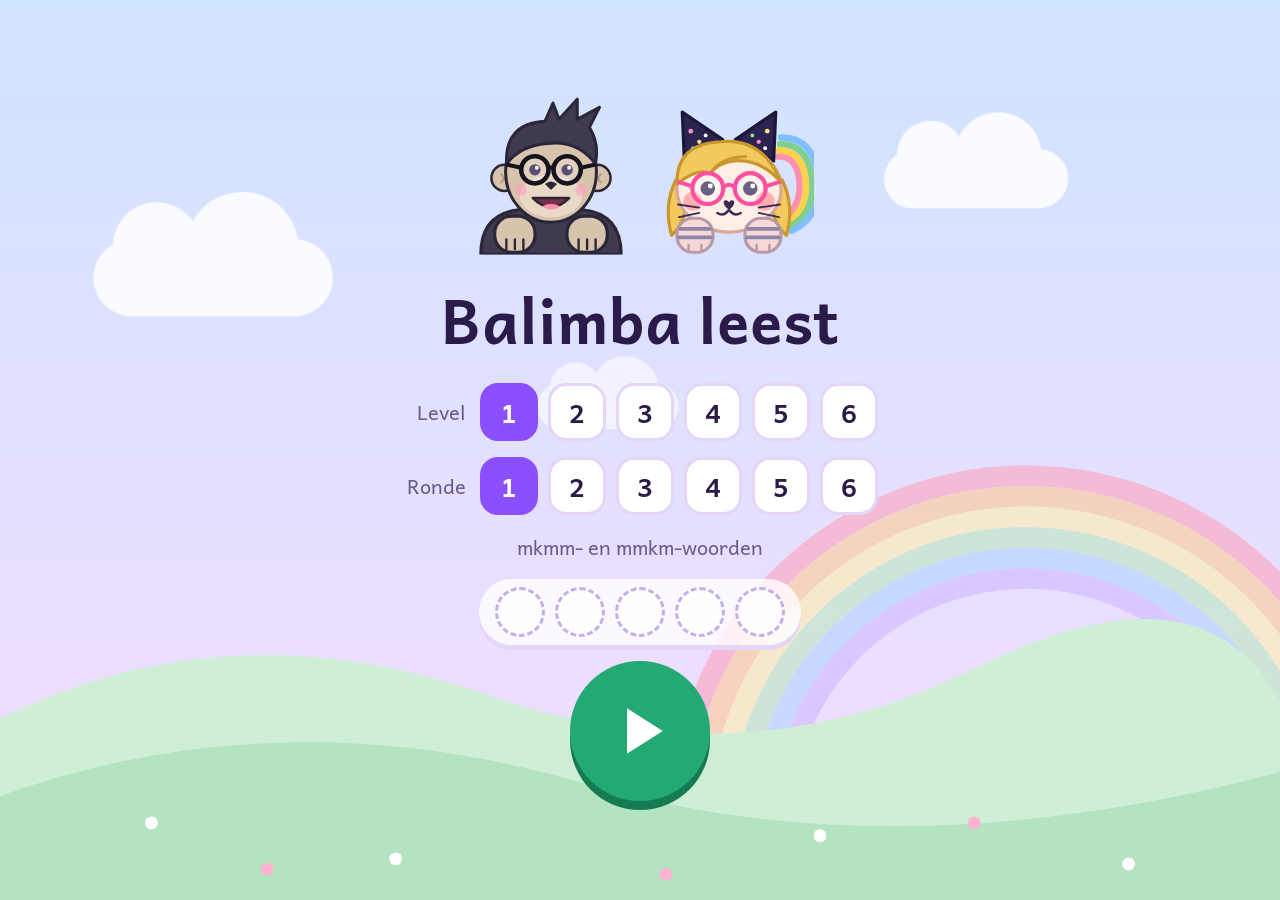
==== commit 008ddfdb: "Oranje knop: hetzelfde woord nog een keer; rondes van het level na elke ronde; brillen - 'Nog een ke" ====
--- a/index.html
+++ b/index.html
@@ -10,7 +10,7 @@
 <link rel="preconnect" href="https://fonts.googleapis.com">
 <link rel="preconnect" href="https://fonts.gstatic.com" crossorigin>
 <link href="https://fonts.googleapis.com/css2?family=Andika:wght@400;700&display=swap" rel="stylesheet">
-<link rel="stylesheet" href="css/stijl.css?v=202611131333">
+<link rel="stylesheet" href="css/stijl.css?v=202611131950">
 </head>
 <body data-vorm="alleen">
 
@@ -55,7 +55,8 @@
     <circle cx="46" cy="100" r="9" fill="#ff9a9a" opacity=".75"/><circle cx="114" cy="100" r="9" fill="#ff9a9a" opacity=".75"/>
     <circle cx="60" cy="88" r="6.8" fill="#2b1b4a"/><circle cx="62.4" cy="85.6" r="2.3" fill="#fff"/>
     <circle cx="100" cy="88" r="6.8" fill="#2b1b4a"/><circle cx="102.4" cy="85.6" r="2.3" fill="#fff"/>
-    <path d="M51 82 l-5 -4 M53 79 l-3 -5 M109 82 l5 -4 M107 79 l3 -5" stroke="#2b1b4a" stroke-width="2" stroke-linecap="round"/>
+    <g fill="rgba(255,255,255,.3)" stroke="#ff4f9e" stroke-width="4"><circle cx="60" cy="88" r="14.5"/><circle cx="100" cy="88" r="14.5"/></g>
+    <path d="M74.5 87 Q80 82 85.5 87 M45.5 86 L33 82 M114.5 86 L127 82" fill="none" stroke="#ff4f9e" stroke-width="3.6" stroke-linecap="round"/>
     <path d="M80 101 c-4 -5 -9 1 0 7 c9 -6 4 -12 0 -7z" fill="#3d2a55"/>
     <path d="M80 108 q-5 7 -11 3 M80 108 q5 7 11 3" fill="none" stroke="#3d2a55" stroke-width="2.3" stroke-linecap="round"/>
     <path d="M52 106 l-20 -3 M52 111 l-19 4 M108 106 l20 -3 M108 111 l19 4" stroke="#3d2a55" stroke-width="1.8" stroke-linecap="round"/>
@@ -74,7 +75,8 @@
       <ellipse cx="120" cy="98" rx="31" ry="21" fill="#ead9c6"/>
       <circle cx="104" cy="72" r="5.6" fill="#2b1b4a"/><circle cx="106" cy="70" r="2" fill="#fff"/>
       <circle cx="136" cy="72" r="5.6" fill="#2b1b4a"/><circle cx="138" cy="70" r="2" fill="#fff"/>
-      <path d="M95 62 q9 -5 17 0 M128 62 q8 -5 17 0" fill="none" stroke="#2a2638" stroke-width="3" stroke-linecap="round"/>
+      <g fill="rgba(255,255,255,.22)" stroke="#16131f" stroke-width="4.5"><circle cx="104" cy="72" r="13.5"/><circle cx="136" cy="72" r="13.5"/></g>
+      <path d="M117.5 71 Q120 68 122.5 71 M90.5 70 L77 67 M149.5 70 L163 67" fill="none" stroke="#16131f" stroke-width="4" stroke-linecap="round"/>
       <path d="M114 86 q6 -5 12 0 l-6 6z" fill="#2a2638"/>
       <path d="M102 100 Q120 118 138 100Z" fill="#7a2e4a" stroke="#2a2638" stroke-width="2.5" stroke-linejoin="round"/>
       <path d="M111 108 Q120 115 129 108 Q120 104 111 108Z" fill="#ff8fab"/>
@@ -234,7 +236,8 @@
       <ellipse cx="120" cy="98" rx="31" ry="21" fill="#ead9c6"/>
       <circle cx="104" cy="72" r="5.6" fill="#2b1b4a"/><circle cx="106" cy="70" r="2" fill="#fff"/>
       <circle cx="136" cy="72" r="5.6" fill="#2b1b4a"/><circle cx="138" cy="70" r="2" fill="#fff"/>
-      <path d="M95 62 q9 -5 17 0 M128 62 q8 -5 17 0" fill="none" stroke="#2a2638" stroke-width="3" stroke-linecap="round"/>
+      <g fill="rgba(255,255,255,.22)" stroke="#16131f" stroke-width="4.5"><circle cx="104" cy="72" r="13.5"/><circle cx="136" cy="72" r="13.5"/></g>
+      <path d="M117.5 71 Q120 68 122.5 71 M90.5 70 L77 67 M149.5 70 L163 67" fill="none" stroke="#16131f" stroke-width="4" stroke-linecap="round"/>
       <path d="M114 86 q6 -5 12 0 l-6 6z" fill="#2a2638"/>
       <path d="M102 100 Q120 118 138 100Z" fill="#7a2e4a" stroke="#2a2638" stroke-width="2.5" stroke-linejoin="round"/>
       <path d="M111 108 Q120 115 129 108 Q120 104 111 108Z" fill="#ff8fab"/>
@@ -243,6 +246,7 @@
   </svg>
   <div class="duo dans" id="klaarDuo" aria-hidden="true"><svg class="dier"><use href="#t-aap"/></svg><svg class="dier"><use href="#t-kat"/></svg></div>
   <div class="sterren eind" id="eindsterren" aria-hidden="true"></div>
+  <div class="kiezer voortgang" id="klaarRondes" aria-hidden="true"></div>
   <div class="keuze">
     <button class="rond goed" id="verder" aria-label="Volgende ronde">
       <svg viewBox="0 0 24 24" aria-hidden="true"><path d="M8 5l11 7-11 7z" fill="currentColor"/></svg>
@@ -271,7 +275,7 @@
   <button class="rond stil" id="finaleHuis" aria-label="Terug naar het begin"><span>⌂</span></button>
 </section>
 
-<script>window.BALIMBA_VERSIE = "202611131333";</script>
-<script src="js/spel.js?v=202611131333"></script>
+<script>window.BALIMBA_VERSIE = "202611131950";</script>
+<script src="js/spel.js?v=202611131950"></script>
 </body>
 </html>
--- a/css/stijl.css
+++ b/css/stijl.css
@@ -331,3 +331,9 @@
 @keyframes aap-been { 0%,100% { transform: translateY(0); } 50% { transform: translateY(-9px); } }
 @keyframes aap-vonk { 0%,100% { transform: scale(.9); opacity: .5; } 50% { transform: scale(1.08); opacity: 1; } }
 @media (prefers-reduced-motion: reduce) { .gorilla * { animation: none !important; } }
+
+/* Na een ronde: de zes rondes van het level, met een ster bij wat al gespeeld is */
+.voortgang { gap: clamp(8px, 1.6vw, 14px); }
+.voortgang .kies { display: grid; place-items: center; pointer-events: none; opacity: .5; border-style: dashed; }
+.voortgang .kies.gedaan { opacity: 1; border-style: solid; border-color: var(--goud); background: #fff8dc; }
+.voortgang .kies.net { animation: hup .7s ease .5s 2; }
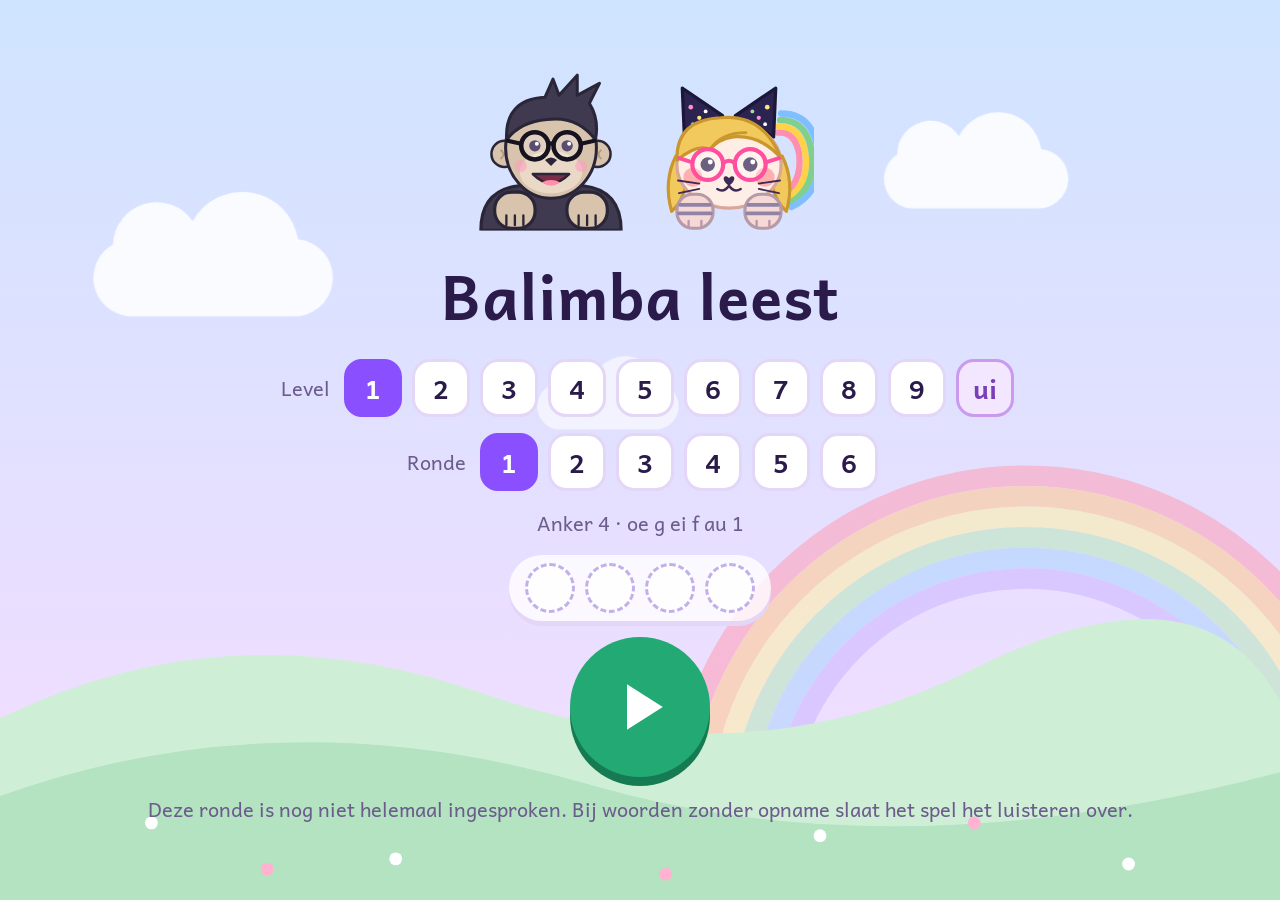
==== commit 9b8fd343: "Anker 4: negen nieuwe levels, tocht met vier stappen per level, ui-level met ui-feestje - data/editi" ====
--- a/index.html
+++ b/index.html
@@ -10,7 +10,7 @@
 <link rel="preconnect" href="https://fonts.googleapis.com">
 <link rel="preconnect" href="https://fonts.gstatic.com" crossorigin>
 <link href="https://fonts.googleapis.com/css2?family=Andika:wght@400;700&display=swap" rel="stylesheet">
-<link rel="stylesheet" href="css/stijl.css?v=202611131950">
+<link rel="stylesheet" href="css/stijl.css?v=202611211156">
 </head>
 <body data-vorm="alleen">
 
@@ -86,6 +86,49 @@
     <rect x="95" y="114" width="38" height="34" rx="16" fill="#d8c3ad" stroke="#2a2638" stroke-width="3"/>
     <path d="M38 136 v9 M46 136 v9 M54 136 v9 M106 136 v9 M114 136 v9 M122 136 v9" stroke="#2a2638" stroke-width="2.2" stroke-linecap="round"/>
   </symbol>
+    <symbol id="p-boomhut" viewBox="0 0 140 120">
+    <path d="M62 114 L66 70 H76 L80 114Z" fill="#b9824a" stroke="#8a5a2b" stroke-width="2.5" stroke-linejoin="round"/>
+    <g fill="#7fd08f" stroke="#3aa35a" stroke-width="2.5"><circle cx="40" cy="44" r="24"/><circle cx="100" cy="44" r="24"/><circle cx="70" cy="28" r="26"/><circle cx="70" cy="58" r="22"/></g>
+    <rect x="44" y="52" width="52" height="30" rx="4" fill="#e8b878" stroke="#b9824a" stroke-width="2.5"/>
+    <path d="M38 54 L70 30 L102 54Z" fill="#ff8fb0" stroke="#e0608a" stroke-width="2.5" stroke-linejoin="round"/>
+    <rect x="62" y="62" width="14" height="20" rx="3" fill="#8a5a2b"/><rect x="82" y="60" width="9" height="9" rx="2" fill="#bfe3ff" stroke="#8fc7ff" stroke-width="1.5"/>
+    <path d="M90 82 V114 M102 82 V114 M90 92 H102 M90 102 H102 M90 112 H102" stroke="#8a5a2b" stroke-width="3" stroke-linecap="round"/>
+    <circle cx="30" cy="40" r="4" fill="#ff5a70"/><circle cx="106" cy="34" r="4" fill="#ff5a70"/><circle cx="58" cy="20" r="4" fill="#ff5a70"/>
+  </symbol>
+  <symbol id="p-molen" viewBox="0 0 140 120">
+    <path d="M52 114 L58 52 H82 L88 114Z" fill="#e9dcff" stroke="#9a78e0" stroke-width="3" stroke-linejoin="round"/>
+    <path d="M54 54 Q70 34 86 54Z" fill="#c3a6ff" stroke="#9a78e0" stroke-width="3" stroke-linejoin="round"/>
+    <path d="M63 114 V98 a7 7 0 0 1 14 0 V114Z" fill="#9a78e0"/><circle cx="70" cy="74" r="5" fill="#bfe3ff" stroke="#8fc7ff" stroke-width="1.5"/>
+    <g class="wieken">
+      <g fill="#fff6e6" stroke="#b9824a" stroke-width="2.5" stroke-linejoin="round">
+        <path d="M70 48 L74 8 L86 9 L76 48Z"/><path d="M70 48 L110 52 L109 64 L70 54Z"/>
+        <path d="M70 48 L66 88 L54 87 L64 48Z"/><path d="M70 48 L30 44 L31 32 L70 42Z"/>
+      </g>
+      <circle cx="70" cy="48" r="5" fill="#b9824a"/>
+    </g>
+    <path d="M14 114 q8 -10 16 0 M110 114 q8 -10 16 0" fill="none" stroke="#5cc26f" stroke-width="3" stroke-linecap="round"/>
+  </symbol>
+  <symbol id="p-vuurtoren" viewBox="0 0 140 120">
+    <ellipse cx="70" cy="112" rx="58" ry="9" fill="#8fd3ff"/>
+    <path d="M38 112 Q70 92 102 112Z" fill="#c9b6a6" stroke="#9a8a7a" stroke-width="2.5" stroke-linejoin="round"/>
+    <path d="M56 104 L60 34 H80 L84 104Z" fill="#fff" stroke="#c94a5a" stroke-width="2.5" stroke-linejoin="round"/>
+    <path d="M58.5 62 H81.5 L82.6 80 H57.4Z M57 90 H83 L84 104 H56Z" fill="#ff6f7f"/>
+    <rect x="56" y="22" width="28" height="14" rx="3" fill="#fff3a8" stroke="#c94a5a" stroke-width="2.5"/>
+    <path d="M54 22 Q70 6 86 22Z" fill="#ff6f7f" stroke="#c94a5a" stroke-width="2.5" stroke-linejoin="round"/>
+    <g class="stralen" stroke="#ffd24a" stroke-width="4" stroke-linecap="round"><path d="M44 26 L22 18 M44 32 L20 36 M96 26 L118 18 M96 32 L120 36"/></g>
+    <path d="M66 104 V94 a4 4 0 0 1 8 0 V104Z" fill="#9a78e0"/>
+  </symbol>
+  <symbol id="t-ui" viewBox="0 0 160 150">
+    <path d="M80 4 q-6 10 -2 22 M80 4 q8 8 6 22 M80 6 q-14 2 -16 14" fill="none" stroke="#3aa35a" stroke-width="5" stroke-linecap="round"/>
+    <path d="M80 24 C66 42 22 60 22 100 C22 132 50 146 80 146 C110 146 138 132 138 100 C138 60 94 42 80 24Z" fill="#e9c6ff" stroke="#9a5fd0" stroke-width="3.5" stroke-linejoin="round"/>
+    <path d="M80 30 C68 54 52 74 54 140 M80 30 C92 54 108 74 106 140 M80 28 V146" fill="none" stroke="#c99aee" stroke-width="2.5"/>
+    <path d="M62 146 l-4 6 M74 147 l-1 6 M86 147 l1 6 M98 146 l4 6" stroke="#b9824a" stroke-width="2.4" stroke-linecap="round"/>
+    <circle cx="64" cy="94" r="7" fill="#2b1b4a"/><circle cx="66.5" cy="91.5" r="2.4" fill="#fff"/>
+    <circle cx="96" cy="94" r="7" fill="#2b1b4a"/><circle cx="98.5" cy="91.5" r="2.4" fill="#fff"/>
+    <circle cx="52" cy="108" r="7" fill="#ff9dbd" opacity=".75"/><circle cx="108" cy="108" r="7" fill="#ff9dbd" opacity=".75"/>
+    <path d="M70 110 Q80 122 90 110Z" fill="#7a2e4a" stroke="#5a2440" stroke-width="2" stroke-linejoin="round"/>
+    <path d="M48 52 l6 -18 8 10 6 -14 6 14 8 -10 6 18Z" fill="#ffd24a" stroke="#f0b400" stroke-width="2.5" stroke-linejoin="round" transform="translate(4 -6) rotate(-8 74 44)"/>
+  </symbol>
   <symbol id="t-huis" viewBox="0 0 140 120">
     <rect x="38" y="58" width="64" height="56" rx="6" fill="#fff6e6" stroke="#e0c8a0" stroke-width="3"/>
     <path d="M26 62 L70 22 L114 62Z" fill="#ff8fb0" stroke="#e0608a" stroke-width="3" stroke-linejoin="round"/>
@@ -268,6 +311,18 @@
   <div class="tocht" id="tocht"></div>
 </section>
 
+<!-- Ui-feestje: het hele ui-level is rond -->
+<section id="uifeest" class="scherm verborgen">
+  <div class="confetti" id="uiconfetti" aria-hidden="true"></div>
+  <div class="uitekst" aria-hidden="true"><span>u</span><span>i</span><span>-</span><span>f</span><span>e</span><span>e</span><span>s</span><span>t</span><span>!</span></div>
+  <div class="feest ui" aria-hidden="true">
+    <svg class="dier"><use href="#t-aap"/></svg>
+    <svg class="dier groot-ui" viewBox="0 0 160 150"><use href="#t-ui"/></svg>
+    <svg class="dier"><use href="#t-kat"/></svg>
+  </div>
+  <button class="rond stil" id="uifeestHuis" aria-label="Terug naar het begin"><span>⌂</span></button>
+</section>
+
 <!-- Finale: de hele tocht is af -->
 <section id="finale" class="scherm verborgen">
   <div class="confetti" id="confetti" aria-hidden="true"></div>
@@ -275,7 +330,7 @@
   <button class="rond stil" id="finaleHuis" aria-label="Terug naar het begin"><span>⌂</span></button>
 </section>
 
-<script>window.BALIMBA_VERSIE = "202611131950";</script>
-<script src="js/spel.js?v=202611131950"></script>
+<script>window.BALIMBA_VERSIE = "202611211156";</script>
+<script src="js/spel.js?v=202611211156"></script>
 </body>
 </html>
--- a/css/stijl.css
+++ b/css/stijl.css
@@ -337,3 +337,19 @@
 .voortgang .kies { display: grid; place-items: center; pointer-events: none; opacity: .5; border-style: dashed; }
 .voortgang .kies.gedaan { opacity: 1; border-style: solid; border-color: var(--goud); background: #fff8dc; }
 .voortgang .kies.net { animation: hup .7s ease .5s 2; }
+
+/* ---------- Bonuslevel (ui) ---------- */
+.kies.bonus { width: auto; min-width: 58px; padding: 0 12px; background: #f3e6ff; border-color: #c99aee; color: #7a3fb8; }
+.kies.bonus.actief { background: #9a5fd0; border-color: #9a5fd0; color: #fff; }
+.vakje .mini-ui { width: 88%; height: 88%; display: block; }
+#uifeest { justify-content: center; gap: 18px; overflow: hidden; }
+.uitekst { z-index: 1; font-size: clamp(64px, 12vw, 120px); font-weight: 700; color: #9a5fd0; text-shadow: 0 5px 0 #fff, 0 8px 0 #e3d6f7; display: flex; }
+.uitekst span { display: inline-block; animation: letter-hup 1s ease-in-out infinite; }
+.uitekst span:nth-child(2n) { animation-delay: -.5s; }
+.feest.ui .groot-ui { width: clamp(150px, 24vw, 230px); animation: ui-dans .9s ease-in-out infinite; }
+.tocht .plek .wieken, .feest .wieken { transform-origin: 70px 48px; }
+.tocht .plek.af .wieken { animation: draai 6s linear infinite; }
+@keyframes letter-hup { 0%,100% { transform: translateY(0); } 50% { transform: translateY(-18px); } }
+@keyframes ui-dans { 0%,100% { transform: rotate(-8deg) translateY(0); } 50% { transform: rotate(8deg) translateY(-16px); } }
+@keyframes draai { to { transform: rotate(360deg); } }
+@media (prefers-reduced-motion: reduce) { .uitekst span, .feest.ui .groot-ui, .wieken { animation: none !important; } }
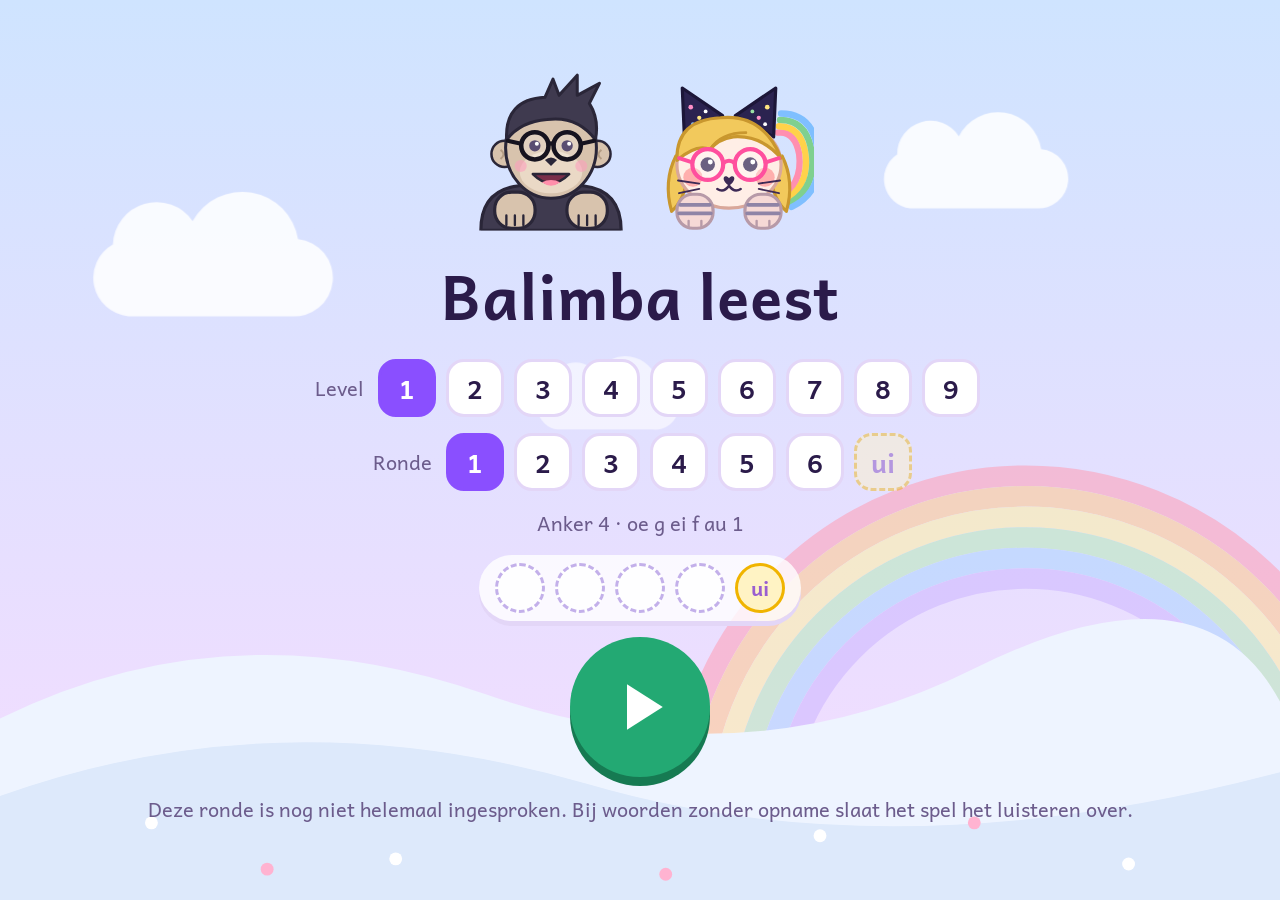
==== commit 0c775257: "Anker 4: ui-stap per level en een winterse adventstocht - Elk level op de tocht: vier stickers en da" ====
--- a/index.html
+++ b/index.html
@@ -10,7 +10,7 @@
 <link rel="preconnect" href="https://fonts.googleapis.com">
 <link rel="preconnect" href="https://fonts.gstatic.com" crossorigin>
 <link href="https://fonts.googleapis.com/css2?family=Andika:wght@400;700&display=swap" rel="stylesheet">
-<link rel="stylesheet" href="css/stijl.css?v=202611211156">
+<link rel="stylesheet" href="css/stijl.css?v=202611211205">
 </head>
 <body data-vorm="alleen">
 
@@ -129,6 +129,25 @@
     <path d="M70 110 Q80 122 90 110Z" fill="#7a2e4a" stroke="#5a2440" stroke-width="2" stroke-linejoin="round"/>
     <path d="M48 52 l6 -18 8 10 6 -14 6 14 8 -10 6 18Z" fill="#ffd24a" stroke="#f0b400" stroke-width="2.5" stroke-linejoin="round" transform="translate(4 -6) rotate(-8 74 44)"/>
   </symbol>
+    <symbol id="d-kerstboom" viewBox="0 0 140 120">
+    <rect x="62" y="98" width="16" height="16" rx="3" fill="#b9824a"/>
+    <path d="M70 8 L104 52 H88 L114 80 H94 L120 102 H20 L46 80 H26 L52 52 H36Z" fill="#4fbf95" stroke="#2f9a72" stroke-width="3" stroke-linejoin="round"/>
+    <path d="M42 70 Q70 82 98 66 M36 92 Q70 104 108 88" fill="none" stroke="#ffd24a" stroke-width="3" stroke-linecap="round"/>
+    <g><circle cx="58" cy="48" r="4.5" fill="#ff7b8e"/><circle cx="84" cy="60" r="4.5" fill="#6fa8f5"/><circle cx="54" cy="84" r="4.5" fill="#ffa94d"/><circle cx="90" cy="88" r="4.5" fill="#ff7b8e"/><circle cx="72" cy="38" r="4" fill="#b48cf0"/></g>
+    <path d="M70 0 l3.5 8 8.5 .8 -6.5 5.6 2 8.4 -7.5 -4.5 -7.5 4.5 2 -8.4 -6.5 -5.6 8.5 -.8z" fill="#ffd24a" stroke="#f0b400" stroke-width="1.5" stroke-linejoin="round"/>
+    <rect x="22" y="100" width="22" height="16" rx="3" fill="#ff7b8e"/><path d="M33 100 v16 M22 108 h22" stroke="#fff" stroke-width="3"/>
+    <rect x="98" y="102" width="20" height="14" rx="3" fill="#6fa8f5"/><path d="M108 102 v14 M98 109 h20" stroke="#fff" stroke-width="3"/>
+  </symbol>
+  <symbol id="d-sneeuwpop" viewBox="0 0 140 120">
+    <circle cx="70" cy="88" r="28" fill="#fff" stroke="#c9d8ee" stroke-width="3"/>
+    <circle cx="70" cy="46" r="20" fill="#fff" stroke="#c9d8ee" stroke-width="3"/>
+    <rect x="54" y="20" width="32" height="6" rx="3" fill="#3d3852"/><rect x="58" y="4" width="24" height="18" rx="3" fill="#3d3852"/>
+    <circle cx="63" cy="42" r="2.6" fill="#2b1b4a"/><circle cx="77" cy="42" r="2.6" fill="#2b1b4a"/>
+    <path d="M70 48 L84 51 L70 53Z" fill="#ffa94d"/>
+    <path d="M52 62 Q70 70 88 62 L90 68 Q70 76 50 68Z" fill="#ff7b8e"/><path d="M80 66 l4 18 h-8z" fill="#ff7b8e"/>
+    <circle cx="70" cy="80" r="2.6" fill="#3d3852"/><circle cx="70" cy="92" r="2.6" fill="#3d3852"/>
+    <path d="M44 84 L22 70 M96 84 L118 70" stroke="#b9824a" stroke-width="3" stroke-linecap="round"/>
+  </symbol>
   <symbol id="t-huis" viewBox="0 0 140 120">
     <rect x="38" y="58" width="64" height="56" rx="6" fill="#fff6e6" stroke="#e0c8a0" stroke-width="3"/>
     <path d="M26 62 L70 22 L114 62Z" fill="#ff8fb0" stroke="#e0608a" stroke-width="3" stroke-linejoin="round"/>
@@ -206,8 +225,8 @@
     <path d="M700 120 a26 26 0 0 1 48 -14 a34 34 0 0 1 64 10 a23 23 0 0 1 -4 46 h-98 a23 23 0 0 1 -10 -42z"/>
     <path d="M430 300 a20 20 0 0 1 36 -10 a26 26 0 0 1 48 8 a18 18 0 0 1 -4 36 h-74 a18 18 0 0 1 -6 -34z" opacity=".7"/>
   </g>
-  <path d="M0 560 Q180 470 380 540 T760 520 T1000 550 V700 H0 Z" fill="#cfeed6"/>
-  <path d="M0 620 Q220 540 460 610 T1000 600 V700 H0 Z" fill="#b4e3c2"/>
+  <path class="heuvel1" d="M0 560 Q180 470 380 540 T760 520 T1000 550 V700 H0 Z" fill="#cfeed6"/>
+  <path class="heuvel2" d="M0 620 Q220 540 460 610 T1000 600 V700 H0 Z" fill="#b4e3c2"/>
   <g fill="#fff"><circle cx="120" cy="640" r="5"/><circle cx="310" cy="668" r="5"/><circle cx="640" cy="650" r="5"/><circle cx="880" cy="672" r="5"/></g>
   <g fill="#ffb3d1"><circle cx="210" cy="676" r="5"/><circle cx="520" cy="680" r="5"/><circle cx="760" cy="640" r="5"/></g>
 </svg>
@@ -320,7 +339,10 @@
     <svg class="dier groot-ui" viewBox="0 0 160 150"><use href="#t-ui"/></svg>
     <svg class="dier"><use href="#t-kat"/></svg>
   </div>
-  <button class="rond stil" id="uifeestHuis" aria-label="Terug naar het begin"><span>⌂</span></button>
+  <div class="keuze">
+    <button class="rond plak wenk verborgen" id="naarUiSticker" aria-label="Ui-stempel plakken"><span>🎁</span></button>
+    <button class="rond stil" id="uifeestHuis" aria-label="Terug naar het begin"><span>⌂</span></button>
+  </div>
 </section>
 
 <!-- Finale: de hele tocht is af -->
@@ -330,7 +352,7 @@
   <button class="rond stil" id="finaleHuis" aria-label="Terug naar het begin"><span>⌂</span></button>
 </section>
 
-<script>window.BALIMBA_VERSIE = "202611211156";</script>
-<script src="js/spel.js?v=202611211156"></script>
+<script>window.BALIMBA_VERSIE = "202611211205";</script>
+<script src="js/spel.js?v=202611211205"></script>
 </body>
 </html>
--- a/css/stijl.css
+++ b/css/stijl.css
@@ -353,3 +353,39 @@
 @keyframes ui-dans { 0%,100% { transform: rotate(-8deg) translateY(0); } 50% { transform: rotate(8deg) translateY(-16px); } }
 @keyframes draai { to { transform: rotate(360deg); } }
 @media (prefers-reduced-motion: reduce) { .uitekst span, .feest.ui .groot-ui, .wieken { animation: none !important; } }
+
+/* ---------- De ui-stap in de rondekiezer en op het strookje ---------- */
+.kies.ui { width: auto; min-width: 58px; padding: 0 12px; background: #fff3c4; border-color: #f0b400; color: #7a3fb8; }
+.kies.ui.actief { background: #9a5fd0; border-color: #9a5fd0; color: #fff; }
+.kies.ui.dicht { opacity: .45; border-style: dashed; }
+.kies.ui.wenk { animation: wenk 1.2s ease-in-out infinite; }
+.kies.wiebel { animation: wiebel .45s ease; }
+.vakje.uivak { border: 3px solid #f0b400; background: #fff3c4; color: #9a5fd0; font-weight: 700; font-size: 20px; }
+
+/* ---------- Winter (anker 4): sneeuw op de heuvels, adventsdeurtjes op de tocht ---------- */
+.winter .landschap .heuvel1 { fill: #eef4ff; }
+.winter .landschap .heuvel2 { fill: #dde9fb; }
+.winter .tocht .vakje.steen {
+  width: 5.6%; border-radius: 12%; border: 3px solid #fff;
+  background: var(--deur, #ff7b8e); box-shadow: 0 3px 0 rgba(60, 30, 110, .22);
+  display: grid; place-items: center; overflow: visible;
+}
+.tocht .vakje.steen .nr { display: none; }
+.winter .tocht .vakje.steen .nr { display: block; color: #fff; font-weight: 700; font-size: clamp(12px, 2vw, 22px); line-height: 1; text-shadow: 0 1px 0 rgba(0, 0, 0, .18); }
+.winter .tocht .vakje.steen:not(.vol)::before { content: "❄"; position: absolute; top: 4%; right: 7%; font-size: clamp(7px, .9vw, 11px); color: rgba(255, 255, 255, .8); }
+.winter .tocht .vakje.steen.vol { background: #fff; border-color: #f0b400; }
+.winter .tocht .vakje.steen.vol::after {
+  content: ""; position: absolute; left: -24%; top: 6%; width: 26%; height: 88%; border-radius: 3px 0 0 3px;
+  background: var(--deur, #ff7b8e); transform: skewY(-10deg); box-shadow: -2px 2px 0 rgba(60, 30, 110, .15);
+}
+.winter .tocht .vakje.steen.uistap { width: 6.8%; border-radius: 50%; border: 5px solid #f0b400; background: #fff3c4; }
+.winter .tocht .vakje.steen.uistap .nr { color: #9a5fd0; font-size: clamp(14px, 2.4vw, 26px); }
+.winter .tocht .vakje.steen.uistap:not(.vol)::before { content: none; }
+.winter .tocht .vakje.steen.uistap.vol::after { content: none; }
+.winter .tocht .vakje.steen.doel, .winter .tocht .vakje.steen.eind.doel { border: 4px solid var(--paars); box-shadow: 0 0 0 6px rgba(138, 79, 255, .3); background: var(--deur, #fff3c4); }
+.winter .tocht .vakje.steen.uistap.doel { background: #fff3c4; }
+.winter .tocht .vakje.steen.boven { background: #efe6ff; }
+.tocht .sneeuw { position: absolute; inset: 0; overflow: hidden; pointer-events: none; z-index: 2; }
+.tocht .sneeuw i { position: absolute; top: -6%; color: #fff; text-shadow: 0 0 3px rgba(120, 150, 200, .5); font-style: normal; animation: sneeuwval linear infinite; }
+@keyframes sneeuwval { to { transform: translate(30px, 760px) rotate(180deg); } }
+@media (prefers-reduced-motion: reduce) { .tocht .sneeuw { display: none; } .kies.ui.wenk { animation: none; } }
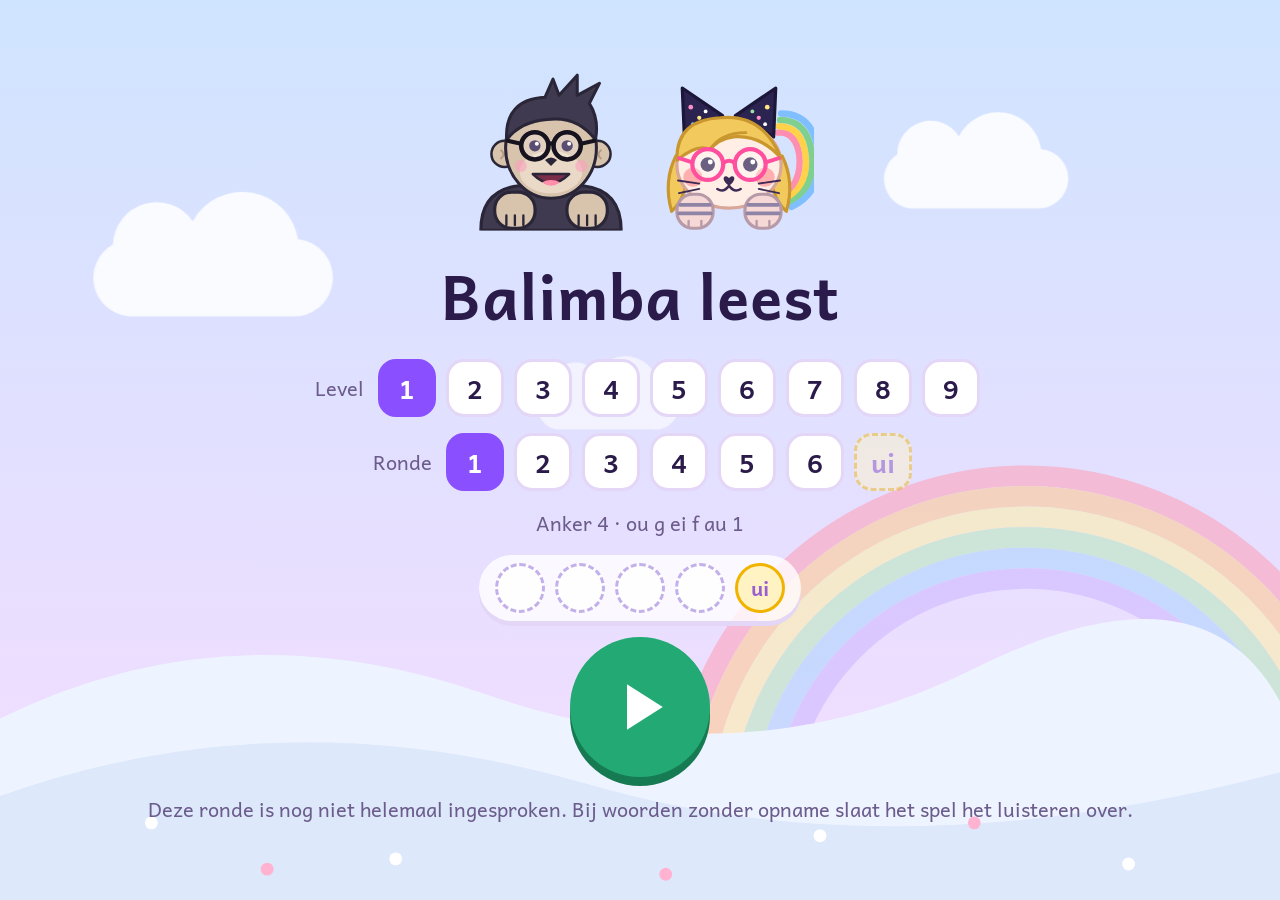
==== commit 34c0da8a: "Anker 4: levelnamen 'ou g ei f au' in plaats van 'oe g ei f au' Co-Authored-By: Claude Opus 5.5 <nor" ====
--- a/index.html
+++ b/index.html
@@ -10,7 +10,7 @@
 <link rel="preconnect" href="https://fonts.googleapis.com">
 <link rel="preconnect" href="https://fonts.gstatic.com" crossorigin>
 <link href="https://fonts.googleapis.com/css2?family=Andika:wght@400;700&display=swap" rel="stylesheet">
-<link rel="stylesheet" href="css/stijl.css?v=202611211205">
+<link rel="stylesheet" href="css/stijl.css?v=202611212110">
 </head>
 <body data-vorm="alleen">
 
@@ -352,7 +352,7 @@
   <button class="rond stil" id="finaleHuis" aria-label="Terug naar het begin"><span>⌂</span></button>
 </section>
 
-<script>window.BALIMBA_VERSIE = "202611211205";</script>
-<script src="js/spel.js?v=202611211205"></script>
+<script>window.BALIMBA_VERSIE = "202611212110";</script>
+<script src="js/spel.js?v=202611212110"></script>
 </body>
 </html>
